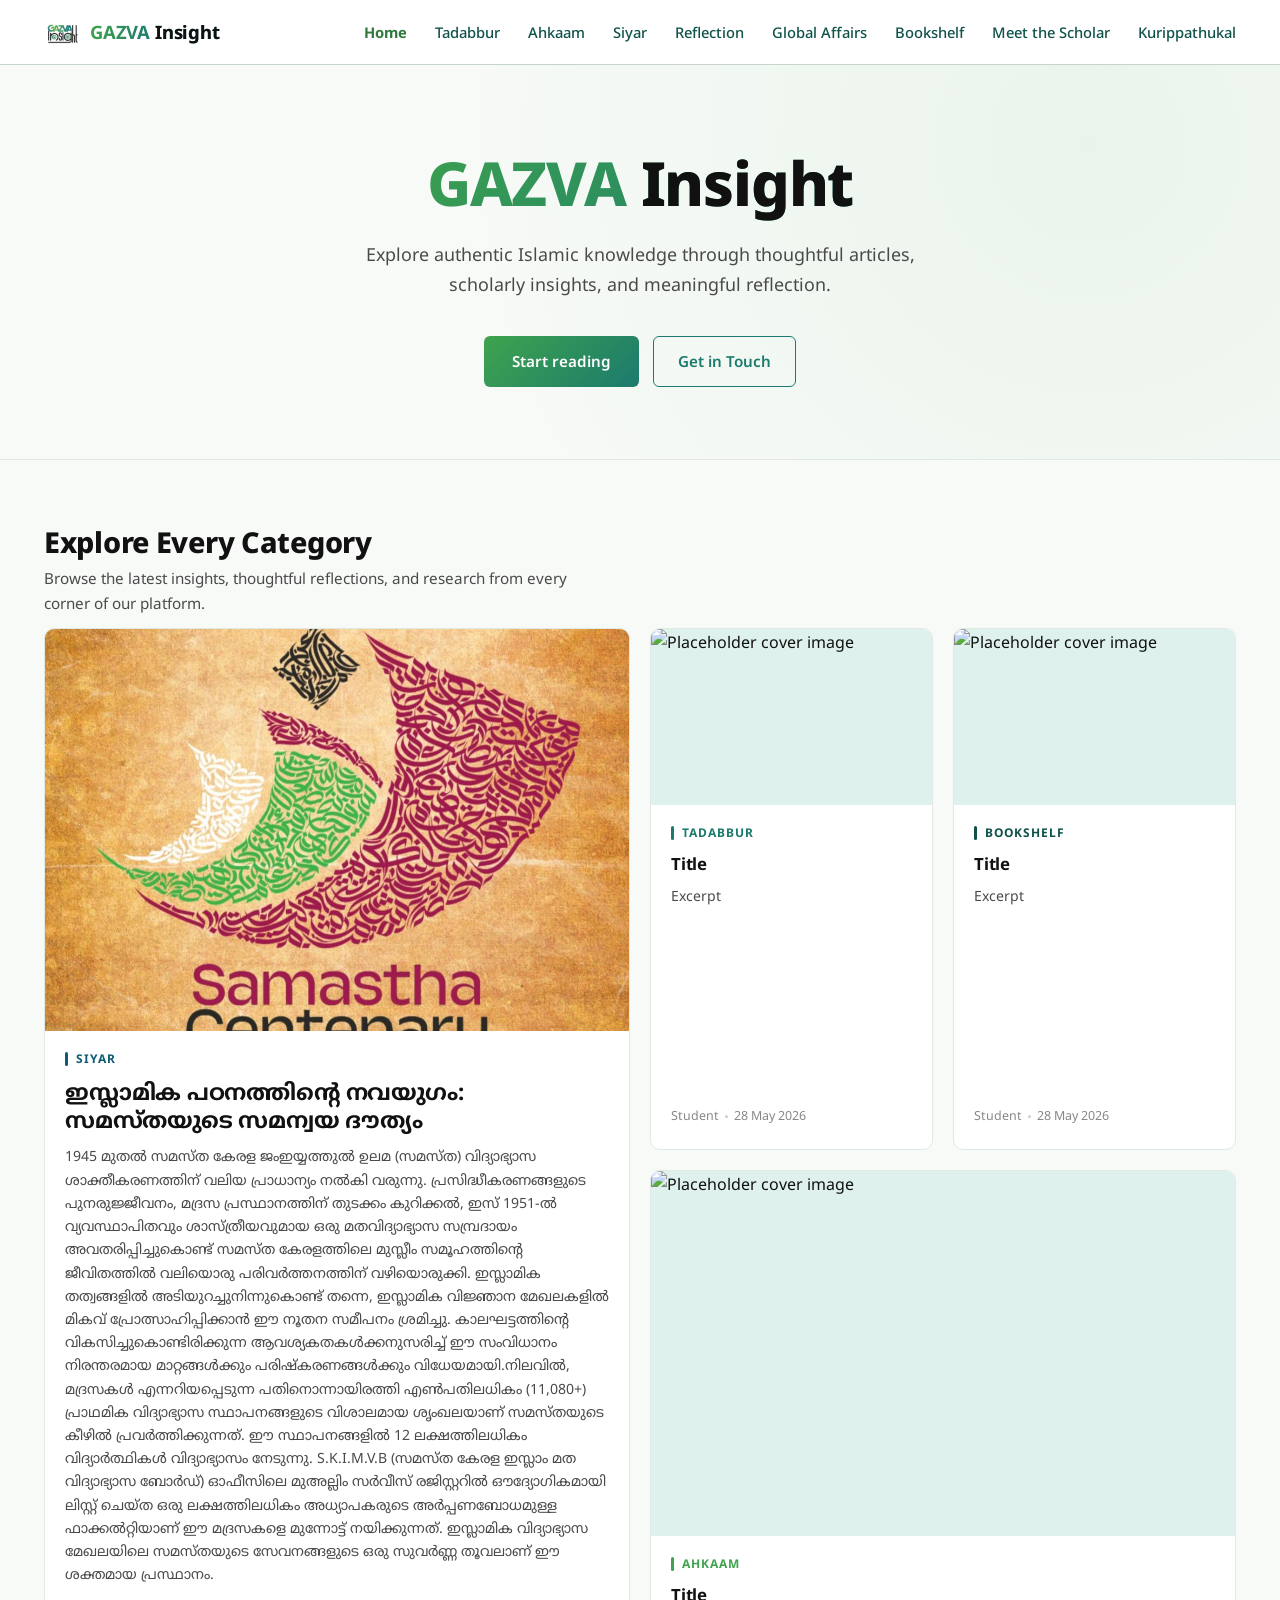
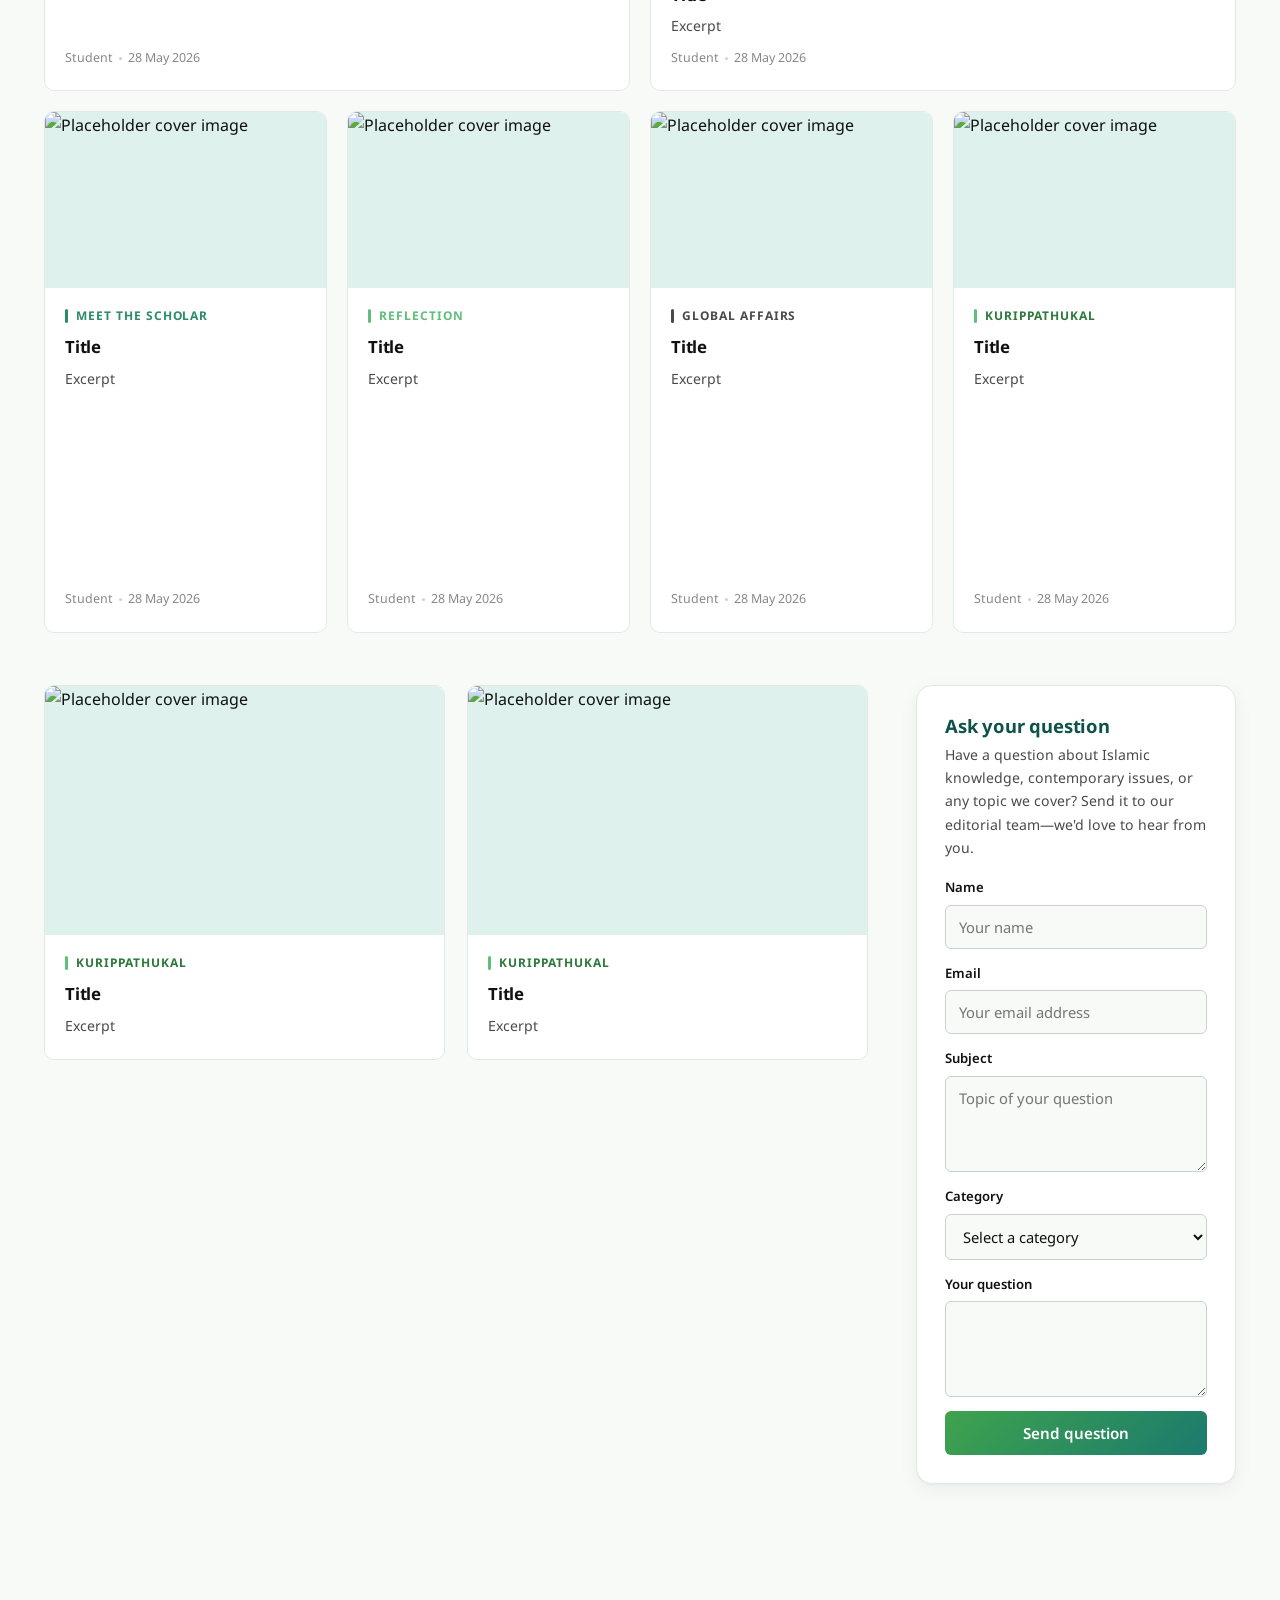
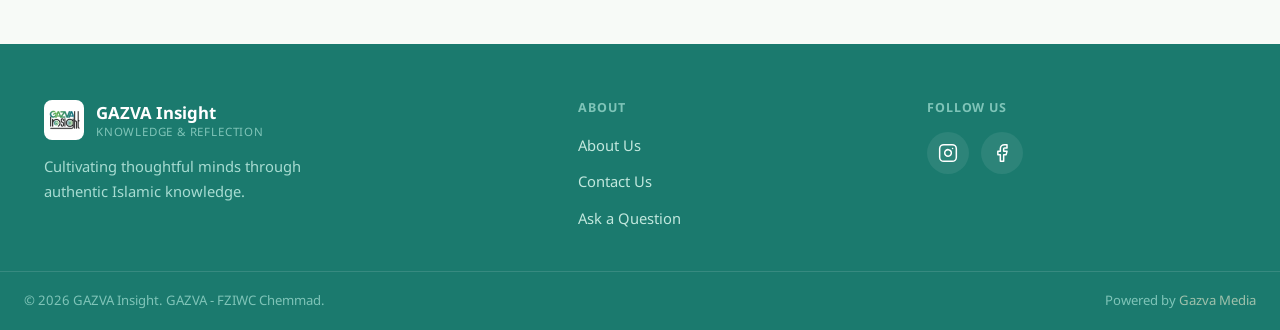
==== index.html @ 3e5f1045 "Add Files" ====
<!DOCTYPE html>
<html lang="en">
<head>
  <meta charset="UTF-8" />
  <meta name="viewport" content="width=device-width, initial-scale=1.0" />
 <title>GAZVA Insights — Quran, Fiqh, Global Affairs, History & More</title>
  <meta name="description" content="Explore authentic Islamic knowledge through research-driven articles, thoughtful reflections, scholarly discussions, and contemporary perspectives at GAZVA Insights." />
  <link rel="preconnect" href="https://fonts.googleapis.com" />
  <link rel="preconnect" href="https://fonts.gstatic.com" crossorigin />
  <link href="https://fonts.googleapis.com/css2?family=Noto+Sans:wght@400;500;600;700;800&family=Noto+Sans+Malayalam:wght@400;500;600;700&display=swap" rel="stylesheet" />
  <link rel="stylesheet" href="css/styles.css" />
</head>
<body>
  <a href="#main" class="skip-link">Skip to content</a>

  <div id="siteHeader"></div>

  <main id="main">
    <!-- ============ HERO ============ -->
 <!-- ============ HERO ============ -->
<section class="hero" style="text-align: center;">
  <div class="hero-content" style="max-width: 640px; margin: 0 auto; padding: 80px 24px 72px;">
    
    <h1 class="hero-title">GAZVA <span class="hero-title-span">Insight</span></h1>

    <p class="hero-text" style="font-size: 1.12rem; color: var(--ink-soft); line-height: 1.7; margin-bottom: 36px;">
      Explore authentic Islamic knowledge through thoughtful articles, scholarly insights, and meaningful reflection.
    </p>

    <div class="hero-buttons" style="display: flex; gap: 14px; justify-content: center; flex-wrap: wrap;">
      <a href="tadabbur.html" class="btn btn-primary">Start reading</a>
      <a href="contact.html" class="btn btn-outline">Get in Touch</a>
    </div>

  </div>
</section>

    <!-- ============ FEATURED MOSAIC ============ -->
    <section class="container" style="padding-top: 64px;">
      <div class="section-head">
        <div>
          <h2>Explore Every Category</h2>
          <p class="section-head__desc">Browse the latest insights, thoughtful reflections, and research from every corner of our platform.</p>
      </div>

      <div class="mosaic">
        <a href="general/samastha.html" class="card card--lead">
          <div class="card__media">
            <img src="images/SAMASTA.png" alt="Placeholder cover image" loading="lazy" />
          </div>
          <div class="card__body">
            <span class="eyebrow cat-siyar">Siyar</span>
            <h3 class="card__title"> ഇസ്ലാമിക പഠനത്തിന്റെ നവയുഗം: സമസ്തയുടെ സമന്വയ ദൗത്യം</h3>
            <p class="card__excerpt">1945 മുതൽ സമസ്ത കേരള ജംഇയ്യത്തുൽ ഉലമ (സമസ്ത)  വിദ്യാഭ്യാസ ശാക്തീകരണത്തിന് വലിയ പ്രാധാന്യം നൽകി വരുന്നു. പ്രസിദ്ധീകരണങ്ങളുടെ പുനരുജ്ജീവനം, മദ്രസ പ്രസ്ഥാനത്തിന് തുടക്കം കുറിക്കൽ, ഇസ്

1951-ൽ വ്യവസ്ഥാപിതവും ശാസ്ത്രീയവുമായ ഒരു മതവിദ്യാഭ്യാസ സമ്പ്രദായം അവതരിപ്പിച്ചുകൊണ്ട് സമസ്ത കേരളത്തിലെ മുസ്ലീം സമൂഹത്തിന്റെ ജീവിതത്തിൽ വലിയൊരു പരിവർത്തനത്തിന് വഴിയൊരുക്കി. ഇസ്ലാമിക തത്വങ്ങളിൽ അടിയുറച്ചുനിന്നുകൊണ്ട് തന്നെ, ഇസ്ലാമിക വിജ്ഞാന മേഖലകളിൽ മികവ് പ്രോത്സാഹിപ്പിക്കാൻ ഈ നൂതന സമീപനം ശ്രമിച്ചു. കാലഘട്ടത്തിന്റെ വികസിച്ചുകൊണ്ടിരിക്കുന്ന ആവശ്യകതകൾക്കനുസരിച്ച് ഈ സംവിധാനം നിരന്തരമായ മാറ്റങ്ങൾക്കും പരിഷ്കരണങ്ങൾക്കും വിധേയമായി.നിലവിൽ, മദ്രസകൾ എന്നറിയപ്പെടുന്ന പതിനൊന്നായിരത്തി എൺപതിലധികം (11,080+) പ്രാഥമിക വിദ്യാഭ്യാസ സ്ഥാപനങ്ങളുടെ വിശാലമായ ശൃംഖലയാണ് സമസ്തയുടെ കീഴിൽ പ്രവർത്തിക്കുന്നത്. ഈ സ്ഥാപനങ്ങളിൽ 12 ലക്ഷത്തിലധികം വിദ്യാർത്ഥികൾ വിദ്യാഭ്യാസം നേടുന്നു. S.K.I.M.V.B (സമസ്ത കേരള ഇസ്ലാം മത വിദ്യാഭ്യാസ ബോർഡ്) ഓഫീസിലെ മുഅല്ലിം സർവീസ് രജിസ്റ്ററിൽ ഔദ്യോഗികമായി ലിസ്റ്റ് ചെയ്ത ഒരു ലക്ഷത്തിലധികം അധ്യാപകരുടെ അർപ്പണബോധമുള്ള ഫാക്കൽറ്റിയാണ് ഈ മദ്രസകളെ മുന്നോട്ട് നയിക്കുന്നത്. ഇസ്ലാമിക വിദ്യാഭ്യാസ മേഖലയിലെ സമസ്തയുടെ സേവനങ്ങളുടെ ഒരു സുവർണ്ണ തൂവലാണ് ഈ ശക്തമായ പ്രസ്ഥാനം. </p>
            <div class="card__meta"><span>Student</span><span class="dot"></span><span>28 May 2026</span></div>
          </div>
        </a>

        <a href="#" class="card">
          <div class="card__media">
            <img src="images/QURAN.jpg" alt="Placeholder cover image" loading="lazy" />
          </div>
          <div class="card__body">
            <span class="eyebrow cat-tadabbur">Tadabbur</span>
            <h3 class="card__title">Title</h3>
            <p class="card__excerpt">Excerpt</p>
            <div class="card__meta"><span>Student</span><span class="dot"></span><span>28 May 2026</span></div>
          </div>
        </a>

        <a href="#" class="card">
          <div class="card__media">
            <img src="images/THAREEKH.jpg" alt="Placeholder cover image" loading="lazy" />
          </div>
          <div class="card__body">
            <span class="eyebrow cat-bookshelf">Bookshelf</span>
            <h3 class="card__title">Title</h3>
            <p class="card__excerpt">Excerpt</p>
            <div class="card__meta"><span>Student</span><span class="dot"></span><span>28 May 2026</span></div>
          </div>
        </a>

        <a href="#" class="card card--wide">
          <div class="card__media">
            <img src="images/FIQH.jpg" alt="Placeholder cover image" loading="lazy" />
          </div>
          <div class="card__body">
            <span class="eyebrow cat-ahkaam">Ahkaam</span>
            <h3 class="card__title">Title</h3>
            <p class="card__excerpt">Excerpt</p>
            <div class="card__meta"><span>Student</span><span class="dot"></span><span>28 May 2026</span></div>
          </div>
        </a>

       <a href="kurippathukal.html" class="card">
          <div class="card__media">
            <img src="#" alt="Placeholder cover image" loading="lazy" />
          </div>
          <div class="card__body">
            <span class="eyebrow cat-meetthescholar">Meet the Scholar</span>
            <h3 class="card__title">Title</h3>
            <p class="card__excerpt">Excerpt</p>
            <div class="card__meta"><span>Student</span><span class="dot"></span><span>28 May 2026</span></div>
          </div>
        </a>
        <a href="#" class="card">
          <div class="card__media">
            <img src="#" alt="Placeholder cover image" loading="lazy" />
          </div>
          <div class="card__body">
            <span class="eyebrow cat-reflection">Reflection</span>
            <h3 class="card__title">Title</h3>
            <p class="card__excerpt">Excerpt</p>
            <div class="card__meta"><span>Student</span><span class="dot"></span><span>28 May 2026</span></div>
          </div>
        </a>
         <a href="#" class="card">
          <div class="card__media">
            <img src="#" alt="Placeholder cover image" loading="lazy" />
          </div>
          <div class="card__body">
            <span class="eyebrow cat-globalaffairs">Global Affairs</span>
            <h3 class="card__title">Title</h3>
            <p class="card__excerpt">Excerpt</p>
            <div class="card__meta"><span>Student</span><span class="dot"></span><span>28 May 2026</span></div>
          </div>
        </a>
         <a href="kurippathukal.html" class="card">
          <div class="card__media">
            <img src="#" alt="Placeholder cover image" loading="lazy" />
          </div>
          <div class="card__body">
            <span class="eyebrow cat-kurippathukal">Kurippathukal</span>
            <h3 class="card__title">Title</h3>
            <p class="card__excerpt">Excerpt</p>
            <div class="card__meta"><span>Student</span><span class="dot"></span><span>28 May 2026</span></div>
          </div>
        </a>
      </div>
    </section>

    <!-- ============ ASK SIDEBAR + LATEST LAYOUT ============ -->
    <section class="page-layout" style="padding-top: 24px;">
      <div class="page-layout__main">
        <div class="post-grid">
          <a href="#" class="card">
            <div class="card__media">
              <img src="#" alt="Placeholder cover image" loading="lazy" />
            </div>
            <div class="card__body">
              <span class="eyebrow cat-kurippathukal">Kurippathukal</span>
              <h3 class="card__title">Title</h3>
              <p class="card__excerpt">Excerpt</p>
            </div>
          </a>
         <a href="#" class="card">
            <div class="card__media">
              <img src="#" alt="Placeholder cover image" loading="lazy" />
            </div>
            <div class="card__body">
              <span class="eyebrow cat-kurippathukal">Kurippathukal</span>
              <h3 class="card__title">Title</h3>
              <p class="card__excerpt">Excerpt</p>
            </div>
          </a>
        </div>
        
      </div>
        <div id="askSidebar"></div>
    </section>
  </main>

  <div id="siteFooter"></div>

  <script src="js/component.js"></script>
  <script src="js/form.js"></script>
  <script src="js/main.js"></script>
</body>
</html>
---- css/styles.css ----
/* ==========================================================================
   GAZVA INSIGHTS — Global Stylesheet
   Design tokens + shared components (navbar, footer, cards, sidebar, forms)
   ========================================================================== */

:root {
  /* ── Core surfaces ── */
  --paper:          #F7FAF7;
  --paper-raised:   #FFFFFF;
  --ink:            #111111;
  --ink-soft:       #4A4A4A;
  --ink-muted:      #888888;

  /* ── Brand green (primary) — sampled from logo wordmark start ── */
  --leaf:           #3FA34D;
  --leaf-dark:      #2D7A3A;
  --leaf-light:     #E8F6EC;

  /* ── Brand teal (secondary) — sampled from logo mid-gradient ── */
  --teal:           #1B7A6E;
  --teal-dark:      #0F5249;
  --teal-light:     #DEF1ED;

  /* ── Teal-blue (accent) — sampled from logo end / "ht" letters ── */
  --blue:           #0E5C73;
  --blue-dark:      #094252;
  --blue-light:     #E1ECF5;

  /* ── Supporting tones ── */
  --mint:           #5FC07A;
  --teal-mid:       #2B8C68;
  --sky:            #3A8FC4;

  /* ── Logo gradient — matches the actual wordmark ── */
  --gradient-logo: linear-gradient(90deg, #3FA34D, #1B7A6E, #0E5C73);
  --primary-gradient: linear-gradient(135deg, #3FA34D, #1B7A6E);

  /* ── Borders ── */
  --line:           #E1E9E4;
  --line-strong:    #C6D4CC;

  /* ── Category wayfinding ── */
  --cat-tadabbur:       #1B7A6E;
  --cat-ahkaam:         #3FA34D;
  --cat-siyar:          #0E5C73;
  --cat-globalaffairs:  #4A4A4A;
  --cat-meetthescholar: #2B8C68;
  --cat-reflection:     #5FC07A;
  --cat-bookshelf:      #0F5249;
  --cat-kurippathukal:  #5FC07A;

  /* ── Type ── */
  --font-base:    "Noto Sans", "Noto Sans Malayalam", -apple-system, "Segoe UI", sans-serif;
  --font-display: "Noto Sans", "Noto Sans Malayalam", -apple-system, "Segoe UI", sans-serif;

  /* ── Layout ── */
  --max-width:     1240px;
  --radius-sm:     6px;
  --radius-md:     10px;
  --radius-lg:     16px;
  --shadow-card:   0 1px 2px rgba(17,17,17,0.04), 0 6px 20px rgba(17,17,17,0.05);
  --shadow-raised: 0 4px 10px rgba(17,17,17,0.06), 0 14px 32px rgba(17,17,17,0.08);
  --ease:          cubic-bezier(0.2, 0.7, 0.2, 1);
}

/* ---------- Reset ---------- */
* { box-sizing: border-box; }
html { scroll-behavior: smooth; }
body {
  margin: 0;
  font-family: var(--font-base);
  background: var(--paper);
  color: var(--ink);
  line-height: 1.65;
  -webkit-font-smoothing: antialiased;
}
img { max-width: 100%; display: block; }
a { color: inherit; text-decoration: none; }
ul { margin: 0; padding: 0; }
button { font-family: inherit; cursor: pointer; }
h1, h2, h3, h4 { font-family: var(--font-display); margin: 0; line-height: 1.25; letter-spacing: -0.01em; }
p { margin: 0; }

:focus-visible {
  outline: 2px solid var(--leaf);
  outline-offset: 3px;
  border-radius: 4px;
}

@media (prefers-reduced-motion: reduce) {
  *, *::before, *::after {
    animation-duration: 0.001ms !important;
    transition-duration: 0.001ms !important;
    scroll-behavior: auto !important;
  }
}

.container {
  max-width: var(--max-width);
  margin: 0 auto;
  padding: 0 24px;
}

/* ---------- Eyebrow ---------- */
.eyebrow {
  display: inline-flex;
  align-items: center;
  gap: 8px;
  font-size: 0.75rem;
  font-weight: 700;
  letter-spacing: 0.08em;
  text-transform: uppercase;
  color: var(--teal-dark);
}
.eyebrow::before {
  content: "";
  width: 3px;
  height: 14px;
  border-radius: 2px;
  background: var(--leaf);
  display: inline-block;
}

.eyebrow.cat-tadabbur::before        { background: var(--cat-tadabbur); }
.eyebrow.cat-ahkaam::before          { background: var(--cat-ahkaam); }
.eyebrow.cat-siyar::before           { background: var(--cat-siyar); }
.eyebrow.cat-globalaffairs::before   { background: var(--cat-globalaffairs); }
.eyebrow.cat-meetthescholar::before  { background: var(--cat-meetthescholar); }
.eyebrow.cat-reflection::before      { background: var(--cat-reflection); }
.eyebrow.cat-bookshelf::before       { background: var(--cat-bookshelf); }
.eyebrow.cat-kurippathukal::before   { background: var(--cat-kurippathukal); }

.eyebrow.cat-tadabbur        { color: var(--cat-tadabbur); }
.eyebrow.cat-ahkaam          { color: var(--cat-ahkaam); }
.eyebrow.cat-siyar           { color: var(--cat-siyar); }
.eyebrow.cat-globalaffairs   { color: var(--cat-globalaffairs); }
.eyebrow.cat-meetthescholar  { color: var(--cat-meetthescholar); }
.eyebrow.cat-reflection      { color: var(--cat-reflection); }
.eyebrow.cat-bookshelf       { color: var(--cat-bookshelf); }
.eyebrow.cat-kurippathukal   { color: #2D7A3A; }

/* ---------- Buttons ---------- */
.btn {
  display: inline-flex;
  align-items: center;
  justify-content: center;
  gap: 8px;
  padding: 12px 24px;
  border-radius: var(--radius-sm);
  font-size: 0.95rem;
  font-weight: 600;
  border: 1px solid transparent;
  transition: transform 0.15s var(--ease), box-shadow 0.15s var(--ease), background 0.15s var(--ease);
}
.btn-primary {
  background: linear-gradient(135deg, var(--leaf), var(--teal));
  color: #fff;
  border: none;
  font-size: 0.95rem;
  font-weight: 600;
  padding: 12px 28px;
  cursor: pointer;
  display: inline-flex;
  align-items: center;
  justify-content: center;
  gap: 8px;
  text-decoration: none;
  transition: opacity 0.15s var(--ease), transform 0.15s var(--ease);
}
.btn-primary:hover {
  opacity: 0.9;
  transform: translateY(-1px);
}
.btn-outline {
  background: transparent;
  border: 1px solid var(--teal);
  border-radius: var(--radius-sm);
  color: var(--teal);
}
.btn-outline:hover {
  background: var(--teal-light);
  color: var(--teal-dark);
  border-color: var(--teal);
}
.btn-block { width: 100%; }

/* ==========================================================================
   NAVBAR
   ========================================================================== */
.site-header {
  position: sticky;
  top: 0;
  z-index: 100;
  background: rgba(255, 255, 255, 0.96);
  backdrop-filter: blur(8px);
  border-bottom: 1px solid var(--line-strong);
}
.navbar {
  display: flex;
  align-items: center;
  justify-content: space-between;
  padding: 14px 24px;
  max-width: var(--max-width);
  margin: 0 auto;
}
.navbar__brand {
  display: flex;
  align-items: center;
  gap: 10px;
}
.navbar__logo {
  width: 36px;
  height: 36px;
  flex-shrink: 0;
}
.navbar__name {
  font-weight: 700;
  font-size: 1.15rem;
  letter-spacing: -0.01em;

  background: var(--gradient-logo);
  background-clip: text;
  -webkit-background-clip: text;

  color: transparent;
  -webkit-text-fill-color: transparent;
}
.navbar__name span {
  color: var(--ink);
  -webkit-text-fill-color: var(--ink);
}
.navbar__links {
  display: flex;
  align-items: center;
  gap: 28px;
  list-style: none;
}
.navbar__links a {
  font-size: 0.92rem;
  font-weight: 500;
  color: var(--teal-dark);
  position: relative;
  padding: 6px 0;
  transition: color 0.15s var(--ease);
}
.navbar__links a:hover {
  color: var(--leaf-dark);
}
.navbar__links a.is-active {
  color: var(--leaf-dark);
  font-weight: 700;
}
.navbar__toggle {
  display: none;
  background: none;
  border: none;
  padding: 6px;
}
.navbar__toggle svg { width: 24px; height: 24px; }

/* Navbar CTA button override */
.navbar .btn-primary {
  background: linear-gradient(135deg, var(--leaf), var(--teal));
  color: #fff;
}
.navbar .btn-primary:hover {
  opacity: 0.9;
}

@media (max-width: 860px) {
  .navbar__links {
    position: fixed;
    top: 65px;
    left: 0;
    right: 0;
    background: var(--teal-light);
    flex-direction: column;
    align-items: flex-start;
    gap: 4px;
    padding: 16px 24px 24px;
    border-bottom: 1px solid var(--line-strong);
    box-shadow: var(--shadow-raised);
    transform: translateY(-12px);
    opacity: 0;
    visibility: hidden;
    transition: transform 0.2s var(--ease), opacity 0.2s var(--ease), visibility 0.2s;
  }
  .navbar__links.is-open {
    transform: translateY(0);
    opacity: 1;
    visibility: visible;
  }
  .navbar__links a {
    width: 100%;
    padding: 10px 0;
  }
  .navbar__toggle { display: inline-flex; }
}
/* ── Navbar contact button + actions wrapper ── */
.navbar__actions {
  display: flex;
  align-items: center;
  gap: 12px;
  flex-shrink: 0;
}

.navbar__contact-btn {
  font-size: 0.88rem;
  padding: 9px 20px;
  border-radius: var(--radius-sm);
  white-space: nowrap;
}

/* Hide contact button on mobile — show it inside the open menu instead */
@media (max-width: 860px) {
  .navbar__contact-btn {
    display: none;
  }
}
/* ==========================================================================
   FOOTER
   ========================================================================== */
.site-footer {
  background: var(--teal);
  color: #E0F2F0;
  margin-top: 80px;
}
.footer__top {
  max-width: var(--max-width);
  margin: 0 auto;
  padding: 56px 24px 40px;
  display: grid;
  grid-template-columns: 1.6fr 1fr 1fr;
  gap: 40px;
}
.footer__brand {
  display: flex;
  align-items: center;
  gap: 10px;
  margin-bottom: 14px;
}
.footer__brand .navbar__logo { width: 32px; height: 32px; }
.footer__brand-name {
  font-weight: 700;
  font-size: 1.05rem;
  color: #fff;
}
.footer__tagline {
  color: #A8DCD2;
  font-size: 0.92rem;
  max-width: 320px;
}
.footer__heading {
  font-size: 0.78rem;
  font-weight: 700;
  letter-spacing: 0.07em;
  text-transform: uppercase;
  color: #7FC4B8;
  margin-bottom: 16px;
}
.footer__links { display: flex; flex-direction: column; gap: 10px; list-style: none; }
.footer__links a {
  color: #C2E8DE;
  font-size: 0.92rem;
  transition: color 0.15s var(--ease);
}
.footer__links a:hover { color: #fff; }
.footer__socials { display: flex; gap: 12px; margin-top: 16px; }
.footer__social-btn {
  width: 38px;
  height: 38px;
  border-radius: 50%;
  background: rgba(255,255,255,0.1);
  display: inline-flex;
  align-items: center;
  justify-content: center;
  transition: background 0.15s var(--ease), transform 0.15s var(--ease);
}
.footer__social-btn:hover {
  background: var(--leaf);
  transform: translateY(-2px);
}
.footer__social-btn svg { width: 18px; height: 18px; fill: #fff; }
.footer__bottom {
  border-top: 1px solid rgba(255,255,255,0.12);
  padding: 18px 24px;
}
.footer__bottom-inner {
  max-width: var(--max-width);
  margin: 0 auto;
  display: flex;
  justify-content: space-between;
  flex-wrap: wrap;
  gap: 8px;
  font-size: 0.82rem;
  color: #7FC4B8;
}

/* ── Brand column ── */
.footer__col--brand .footer__brand {
  display: flex;
  align-items: center;
  gap: 12px;
  margin-bottom: 14px;
}
.footer__logo-img {
  width: 40px;
  height: 40px;
  border-radius: 8px;
  object-fit: contain;
  flex-shrink: 0;
}
.footer__brand-text {
  display: flex;
  flex-direction: column;
  line-height: 1.25;
}
.footer__brand-subline {
  font-size: 0.72rem;
  color: #7FC4B8;
  letter-spacing: 0.07em;
  text-transform: uppercase;
  margin-top: 2px;
}

/* ── Follow Us ── */
.footer__links--social { display: flex; flex-direction: column; gap: 12px; }
.footer__links--social a {
  display: flex;
  align-items: center;
  gap: 10px;
  color: #C2E8DE;
  font-size: 0.92rem;
  transition: color 0.15s var(--ease);
}
.footer__links--social a:hover { color: #fff; }
.footer__follow-icon {
  width: 30px;
  height: 30px;
  border-radius: 50%;
  display: flex;
  align-items: center;
  justify-content: center;
  flex-shrink: 0;
  transition: transform 0.15s var(--ease);
}
.footer__links--social a:hover .footer__follow-icon { transform: translateY(-2px); }
.footer__follow-icon svg { width: 15px; height: 15px; }
.footer__follow-icon--insta {
  background: linear-gradient(135deg, #f09433, #e6683c, #dc2743, #cc2366, #bc1888);
  color: #fff;
}
.footer__follow-icon--fb  { background: #1877F2; color: #fff; }
.footer__follow-icon--wa  { background: #25D366; color: #fff; }

@media (max-width: 960px) {
  .footer__top { grid-template-columns: 1fr 1fr; gap: 32px; }
  .footer__col--brand { grid-column: span 2; }
}
@media (max-width: 760px) {
  .footer__top { grid-template-columns: 1fr; gap: 28px; }
  .footer__col--brand { grid-column: span 1; }
  .footer__bottom-inner { flex-direction: column; text-align: center; }
}

/* ==========================================================================
   LAYOUT: content + sidebar
   ========================================================================== */
.page-layout {
  display: grid;
  grid-template-columns: 1fr 320px;
  gap: 48px;
  max-width: var(--max-width);
  margin: 0 auto;
  padding: 48px 24px 80px;
  align-items: start;
}
.page-layout__main { min-width: 0; }

@media (max-width: 960px) {
  .page-layout { grid-template-columns: 1fr; }
}

/* ---------- Sidebar ---------- */
.ask-sidebar {
  position: sticky;
  top: 96px;
  background: var(--paper-raised);
  border: 1px solid var(--line);
  border-radius: var(--radius-lg);
  padding: 28px;
  box-shadow: var(--shadow-card);
}
.ask-sidebar__title {
  font-size: 1.15rem;
  font-weight: 700;
  margin-bottom: 6px;
  color: var(--teal-dark);
}
.ask-sidebar__desc {
  font-size: 0.88rem;
  color: var(--ink-soft);
  margin-bottom: 18px;
}
.ask-sidebar .form-field { margin-bottom: 14px; }

/* ==========================================================================
   FORMS
   ========================================================================== */
.form-field { display: flex; flex-direction: column; gap: 6px; }
.form-field label {
  font-size: 0.82rem;
  font-weight: 600;
  color: var(--ink);
}
.form-field input,
.form-field textarea,
.form-field select {
  font-family: inherit;
  font-size: 0.92rem;
  padding: 11px 13px;
  border: 1px solid var(--line-strong);
  border-radius: var(--radius-sm);
  background: var(--paper);
  color: var(--ink);
  transition: border-color 0.15s var(--ease), box-shadow 0.15s var(--ease);
  width: 100%;
}
.form-field textarea { resize: vertical; min-height: 96px; }
.form-field input:focus,
.form-field textarea:focus,
.form-field select:focus {
  border-color: var(--leaf);
  box-shadow: 0 0 0 3px rgba(63, 163, 77, 0.15);
  outline: none;
}
.form-status {
  font-size: 0.85rem;
  margin-top: 10px;
  padding: 10px 12px;
  border-radius: var(--radius-sm);
  display: none;
}
.form-status.is-visible { display: block; }
.form-status.is-success {
  background: var(--leaf-light);
  color: var(--leaf-dark);
}
.form-status.is-error {
  background: #FBEAEA;
  color: #A5302A;
}
.form-status.is-loading {
  background: var(--blue-light);
  color: var(--blue-dark);
}

/* ==========================================================================
   CARDS
   ========================================================================== */
.card {
  background: var(--paper-raised);
  border: 1px solid var(--line);
  border-radius: var(--radius-md);
  overflow: hidden;
  transition: transform 0.2s var(--ease), box-shadow 0.2s var(--ease), border-color 0.2s var(--ease);
  display: flex;
  flex-direction: column;
}
.card:hover {
  transform: translateY(-3px);
  box-shadow: var(--shadow-raised);
  border-color: var(--line-strong);
}
.card__media {
  aspect-ratio: 16/10;
  background: var(--teal-light);
  overflow: hidden;
}
.card__media img { width: 100%; height: 100%; object-fit: cover; }
.card__body { padding: 18px 20px 22px; display: flex; flex-direction: column; gap: 10px; flex: 1; }
.card__title {
  font-size: 1.05rem;
  font-weight: 700;
  color: var(--ink);
}
.card:hover .card__title { color: var(--teal-dark); }
.card__excerpt {
  font-size: 0.88rem;
  color: var(--ink-soft);
  flex: 1;
}
.card__meta {
  font-size: 0.78rem;
  color: var(--ink-muted);
  display: flex;
  align-items: center;
  gap: 6px;
  margin-top: auto;
}
.card__meta .dot { width: 3px; height: 3px; border-radius: 50%; background: var(--line-strong); }

.is-hidden { display: none !important; }

/* ── Mosaic ── */
.mosaic {
  display: grid;
  grid-template-columns: repeat(4, 1fr);
  grid-auto-rows: 1fr;
  gap: 20px;
}
.mosaic .card--lead { grid-column: span 2; grid-row: span 2; }
.mosaic .card--lead .card__media { aspect-ratio: 16/11; }
.mosaic .card--lead .card__title { font-size: 1.4rem; }
.mosaic .card--wide { grid-column: span 2; }

@media (max-width: 860px) {
  .mosaic { grid-template-columns: repeat(2, 1fr); }
  .mosaic .card--lead { grid-column: span 2; grid-row: span 1; }
  .mosaic .card--wide { grid-column: span 2; }
}
@media (max-width: 560px) {
  .mosaic { grid-template-columns: 1fr; }
  .mosaic .card--lead, .mosaic .card--wide { grid-column: span 1; }
}

/* ── Post grid ── */
.post-grid {
  display: grid;
  grid-template-columns: repeat(2, 1fr);
  gap: 22px;
}
@media (max-width: 700px) {
  .post-grid { grid-template-columns: 1fr; }
}

.load-more-wrap { display: flex; justify-content: center; margin-top: 36px; }

/* ==========================================================================
   HERO
   ========================================================================== */
.hero {
  border-bottom: 1px solid var(--line);
  background:
    radial-gradient(circle at 85% 20%, rgba(63, 163, 77, 0.07), transparent 55%),
    var(--paper);
}
.hero__inner {
  max-width: var(--max-width);
  margin: 0 auto;
  padding: 72px 24px 64px;
  display: grid;
  grid-template-columns: 1.1fr 0.9fr;
  gap: 56px;
  align-items: center;
}
.hero__eyebrow {
  font-size: 0.78rem;
  font-weight: 700;
  letter-spacing: 0.1em;
  text-transform: uppercase;
  color: var(--leaf);
  margin-bottom: 18px;
  display: block;
}
.hero-title {
  font-size: clamp(2.4rem, 5vw, 3.8rem);
  font-weight: 800;
  letter-spacing: -0.02em;
  margin-bottom: 18px;

  background: var(--primary-gradient);
  -webkit-background-clip: text;
  background-clip: text;
  color: transparent;
  -webkit-text-fill-color: transparent;
}
.hero-title span {
  color: var(--ink);
  -webkit-text-fill-color: var(--ink);
}
.hero__title .accent { color: var(--leaf); }
.hero__tagline {
  font-size: 1.08rem;
  color: var(--ink-soft);
  max-width: 480px;
  margin-bottom: 30px;
}
.hero__ctas { display: flex; gap: 14px; align-items: center; }
.hero__feature {
  background: var(--paper-raised);
  border: 1px solid var(--line);
  border-radius: var(--radius-lg);
  box-shadow: var(--shadow-raised);
  overflow: hidden;
}
.hero__feature-media { aspect-ratio: 16/10; background: var(--teal-light); }
.hero__feature-media img { width: 100%; height: 100%; object-fit: cover; }
.hero__feature-body { padding: 22px 24px 26px; }
.hero__feature-tag {
  font-size: 0.72rem;
  font-weight: 700;
  letter-spacing: 0.07em;
  text-transform: uppercase;
  color: var(--blue);
  margin-bottom: 8px;
  display: block;
}
.hero__feature-title { font-size: 1.2rem; font-weight: 700; margin-bottom: 8px; color: var(--ink); }
.hero__feature-excerpt { font-size: 0.9rem; color: var(--ink-soft); }

@media (max-width: 900px) {
  .hero__inner { grid-template-columns: 1fr; padding-top: 48px; }
}

/* ==========================================================================
   PAGE BANNER
   ========================================================================== */
.section-head {
  display: flex;
  align-items: baseline;
  justify-content: space-between;
  margin-bottom: 28px;
  flex-wrap: wrap;
  gap: 12px;
}
.section-head h1, .section-head h2 { font-size: 1.8rem; font-weight: 800; }
.section-head__desc { color: var(--ink-soft); font-size: 0.95rem; max-width: 560px; margin-top: 6px; }

.page-banner {
  border-bottom: 1px solid var(--line);
  padding: 44px 24px 36px;
  background: var(--teal-light);
}
.page-banner__inner { max-width: var(--max-width); margin: 0 auto; }
.page-banner h1 {
  font-size: clamp(1.8rem, 3vw, 2.4rem);
  font-weight: 800;
  color: var(--teal-dark);
}
.page-banner p { color: var(--ink-soft); margin-top: 8px; max-width: 600px; }

/* ==========================================================================
   ARTICLE PAGE
   ========================================================================== */
.article-header { margin-bottom: 28px; }
.article-header__title {
  font-size: clamp(1.7rem, 3vw, 2.3rem);
  font-weight: 800;
  margin: 12px 0 16px;
  color: var(--ink);
}
.article-meta {
  display: flex;
  align-items: center;
  gap: 14px;
  flex-wrap: wrap;
  font-size: 0.88rem;
  color: var(--ink-soft);
}
.article-meta__author { display: flex; align-items: center; gap: 10px; }
.article-meta__avatar {
  width: 38px;
  height: 38px;
  border-radius: 50%;
  background: var(--teal-light);
  flex-shrink: 0;
  overflow: hidden;
}
.article-meta__avatar img { width: 100%; height: 100%; object-fit: cover; }
.article-meta__name { font-weight: 700; color: var(--ink); display: block; }
.article-meta__role { font-size: 0.8rem; color: var(--ink-soft); }

.article-cover {
  width: 100%;
  aspect-ratio: 16/8;
  border-radius: var(--radius-lg);
  background: var(--teal-light);
  overflow: hidden;
  margin-bottom: 32px;
}
.article-cover img { width: 100%; height: 100%; object-fit: cover; }

.article-body { font-size: 1.04rem; color: var(--ink); max-width: 720px; }
.article-body p { margin-bottom: 20px; }
.article-body h2 { font-size: 1.4rem; font-weight: 700; margin: 36px 0 16px; }
.article-body blockquote {
  border-left: 3px solid var(--blue);
  background: var(--blue-light);
  margin: 28px 0;
  padding: 20px 24px;
  border-radius: 0 var(--radius-sm) var(--radius-sm) 0;
  font-size: 1.08rem;
  font-style: italic;
  color: var(--blue-dark);
}
.article-body blockquote cite {
  display: block;
  margin-top: 10px;
  font-size: 0.82rem;
  font-style: normal;
  font-weight: 700;
  color: var(--blue);
}

/* ── Share row ── */
.share-row {
  display: flex;
  align-items: center;
  gap: 14px;
  margin: 36px 0;
  padding: 20px 0;
  border-top: 1px solid var(--line);
  border-bottom: 1px solid var(--line);
}
.share-row__label { font-size: 0.85rem; font-weight: 700; color: var(--ink-soft); }
.share-btn {
  width: 40px;
  height: 40px;
  border-radius: 50%;
  display: inline-flex;
  align-items: center;
  justify-content: center;
  background: var(--teal-light);
  transition: background 0.15s var(--ease), transform 0.15s var(--ease);
}
.share-btn svg { width: 18px; height: 18px; fill: var(--teal-dark); }
.share-btn:hover { background: var(--leaf); transform: translateY(-2px); }
.share-btn:hover svg { fill: #fff; }

/* ── Comments ── */
.comments-section { margin-top: 48px; max-width: 720px; }
.comments-section h3 { font-size: 1.25rem; font-weight: 700; margin-bottom: 18px; }
.comment-form {
  background: var(--paper-raised);
  border: 1px solid var(--line);
  border-radius: var(--radius-md);
  padding: 24px;
}
.comment-form .form-field { margin-bottom: 16px; }
.comment-form-row { display: grid; grid-template-columns: 1fr 1fr; gap: 16px; }
@media (max-width: 560px) { .comment-form-row { grid-template-columns: 1fr; } }

/* ==========================================================================
   CONTACT PAGE
   ========================================================================== */
.contact-grid {
  display: grid;
  grid-template-columns: 0.85fr 1.15fr;
  gap: 48px;
  max-width: var(--max-width);
  margin: 0 auto;
  padding: 56px 24px 80px;
}
@media (max-width: 860px) { .contact-grid { grid-template-columns: 1fr; } }

.contact-cards { display: flex; flex-direction: column; gap: 16px; }
.contact-card {
  display: flex;
  gap: 16px;
  align-items: flex-start;
  background: var(--paper-raised);
  border: 1px solid var(--line);
  border-radius: var(--radius-md);
  padding: 20px;
  transition: border-color 0.15s var(--ease), box-shadow 0.15s var(--ease);
}
.contact-card:hover { border-color: var(--line-strong); box-shadow: var(--shadow-card); }
.contact-card__icon {
  width: 44px;
  height: 44px;
  border-radius: 50%;
  background: var(--teal-light);
  display: flex;
  align-items: center;
  justify-content: center;
  flex-shrink: 0;
}
.contact-card__icon svg { width: 20px; height: 20px; fill: var(--teal-dark); }
.contact-card__title { font-weight: 700; margin-bottom: 4px; color: var(--ink); }
.contact-card__detail { color: var(--ink-soft); font-size: 0.92rem; }
.contact-card__detail a { color: var(--teal); font-weight: 600; }
.contact-card__detail a:hover { color: var(--teal-dark); }

.contact-form-panel {
  background: var(--paper-raised);
  border: 1px solid var(--line);
  border-radius: var(--radius-lg);
  padding: 32px;
  box-shadow: var(--shadow-card);
}
.contact-form-row { display: grid; grid-template-columns: 1fr 1fr; gap: 16px; }
@media (max-width: 560px) { .contact-form-row { grid-template-columns: 1fr; } }

/* ── Floating contact ── */
.contact-floating {
  max-width: 720px;
  margin: 0 auto;
  padding: 56px 24px 80px;
}
.contact-floating__header { text-align: center; margin-bottom: 32px; }
.contact-floating__header p { color: var(--ink-soft); font-size: 0.95rem; }
.contact-channel-grid {
  display: grid;
  grid-template-columns: repeat(3, 1fr);
  gap: 14px;
  margin-bottom: 20px;
}
.contact-channel-card {
  display: flex;
  flex-direction: column;
  align-items: center;
  text-align: center;
  gap: 12px;
  background: var(--paper-raised);
  border: 1px solid var(--line);
  border-radius: var(--radius-lg);
  padding: 28px 16px;
  text-decoration: none;
  color: inherit;
  transition: border-color 0.15s var(--ease), box-shadow 0.15s var(--ease), transform 0.15s var(--ease);
}
.contact-channel-card:hover {
  border-color: var(--leaf);
  box-shadow: var(--shadow-card);
  transform: translateY(-2px);
}
.contact-channel-card__icon {
  width: 52px;
  height: 52px;
  border-radius: 50%;
  display: flex;
  align-items: center;
  justify-content: center;
}
.contact-channel-card__icon--green { background: var(--leaf-light);  color: var(--leaf-dark); }
.contact-channel-card__icon--amber { background: var(--blue-light);  color: var(--blue-dark); }
.contact-channel-card__icon--teal  { background: var(--teal-light);  color: var(--teal-dark); }
.contact-channel-card__title { font-weight: 700; font-size: 0.95rem; color: var(--ink); }
.contact-channel-card__sub   { font-size: 0.82rem; color: var(--ink-soft); word-break: break-all; }
.contact-social-row {
  display: flex;
  align-items: center;
  justify-content: center;
  gap: 14px;
  margin-bottom: 32px;
  padding: 18px 0;
  border-top: 1px solid var(--line);
  border-bottom: 1px solid var(--line);
}
.contact-social-row__label {
  font-size: 0.82rem;
  font-weight: 700;
  color: var(--ink-soft);
  text-transform: uppercase;
  letter-spacing: 0.07em;
}
.contact-social-row__icons { display: flex; gap: 10px; }
.contact-social-btn {
  width: 38px;
  height: 38px;
  border-radius: 50%;
  background: var(--teal-light);
  display: flex;
  align-items: center;
  justify-content: center;
  color: var(--teal-dark);
  transition: background 0.15s var(--ease), transform 0.15s var(--ease);
}
.contact-social-btn:hover {
  background: var(--leaf);
  color: #fff;
  transform: translateY(-2px);
}
.contact-form-panel h2 { font-size: 1.2rem; font-weight: 700; color: var(--ink); margin-bottom: 6px; }
.contact-form-panel > p { color: var(--ink-soft); font-size: 0.92rem; margin-bottom: 22px; }
.contact-form-panel .form-field { margin-bottom: 16px; }
.contact-form-panel .btn { margin-top: 4px; width: 100%; }

@media (max-width: 560px) {
  .contact-channel-grid { grid-template-columns: 1fr; }
  .contact-channel-card { flex-direction: row; text-align: left; padding: 18px 20px; }
  .contact-form-panel { padding: 22px 18px; }
}

/* ==========================================================================
   ABOUT PAGE
   ========================================================================== */
.about-content {
  max-width: 760px;
  margin: 0 auto;
  padding: 56px 24px 80px;
}
.about-content p { margin-bottom: 18px; color: var(--ink-soft); font-size: 1.02rem; }
.about-content h2 { font-size: 1.4rem; font-weight: 700; margin: 32px 0 14px; color: var(--ink); }

/* ==========================================================================
   UTILITY
   ========================================================================== */
.visually-hidden {
  position: absolute;
  width: 1px;
  height: 1px;
  overflow: hidden;
  clip: rect(0,0,0,0);
}
.skip-link {
  position: absolute;
  left: -9999px;
  top: 0;
  background: var(--leaf);
  color: #fff;
  padding: 10px 16px;
  z-index: 200;
}
.skip-link:focus { left: 12px; top: 12px; }

/* ==========================================================================
   HERO ANIMATION
   ========================================================================== */
.hero-title,
.hero-text,
.hero-buttons {
  opacity: 0;
  transform: scale(0.8);
  animation: zoomIn 0.8s ease-out forwards;
}
.hero-title   { animation-delay: 0.2s; }
.hero-text    { animation-delay: 0.5s; }
.hero-buttons { animation-delay: 0.8s; }

@keyframes zoomIn {
  from { opacity: 0; transform: scale(0.8); }
  to   { opacity: 1; transform: scale(1); }
}

/* ==========================================================================
   CONTACT PAGE — redesigned
   ========================================================================== */
.contact-divider {
  width: 44px;
  height: 3px;
  background: linear-gradient(90deg, var(--leaf), var(--teal), var(--blue));
  border-radius: 2px;
  margin: 14px 0 16px;
}

.contact-section {
  padding: 56px 0 80px;
}

.contact-wrap {
  max-width: var(--max-width);
  margin: 0 auto;
  padding: 0 24px;
  display: grid;
  grid-template-columns: 1fr 1.2fr;
  gap: 40px;
  align-items: start;
}

/* ── Info column ── */
.contact-info {
  display: flex;
  flex-direction: column;
  gap: 14px;
}

.contact-info-card {
  display: flex;
  align-items: flex-start;
  gap: 14px;
  background: var(--paper-raised);
  border: 1px solid var(--line);
  border-radius: var(--radius-md);
  padding: 16px 18px;
  transition: transform 0.3s ease, box-shadow 0.3s ease, border-color 0.15s var(--ease);
}

.contact-info-card:hover {
  transform: translateY(-6px);
  box-shadow: 0 16px 40px rgba(0,0,0,0.08);
  border-color: var(--teal);
}

.cic-icon {
  width: 38px;
  height: 38px;
  border-radius: 9px;
  background: var(--teal-light);
  display: flex;
  align-items: center;
  justify-content: center;
  flex-shrink: 0;
  color: var(--teal-dark);
  transition: transform 0.3s ease;
}

.contact-info-card:hover .cic-icon {
  transform: scale(1.08);
}

.cic-label {
  font-size: 0.7rem;
  font-weight: 700;
  letter-spacing: 0.09em;
  text-transform: uppercase;
  color: var(--teal);
  margin-bottom: 4px;
}

.cic-value {
  font-size: 0.92rem;
  font-weight: 600;
  color: var(--ink);
  text-decoration: none;
  display: block;
}

a.cic-value:hover { color: var(--teal); }

.cic-sub {
  font-size: 0.82rem;
  color: var(--ink-soft);
  margin-top: 3px;
}

.cic-sub a {
  color: var(--ink-soft);
  text-decoration: none;
}

.cic-sub a:hover { color: var(--teal); }

.cic-hours {
  display: grid;
  grid-template-columns: auto 1fr;
  gap: 3px 16px;
  margin-top: 4px;
}

.cic-day {
  font-size: 0.82rem;
  font-weight: 600;
  color: var(--ink);
}

.cic-time {
  font-size: 0.82rem;
  color: var(--ink-soft);
}

/* ── Social buttons ── */
.contact-social-row {
  display: flex;
  gap: 8px;
  flex-wrap: wrap;
}

.contact-social-btn {
  display: inline-flex;
  align-items: center;
  gap: 7px;
  padding: 8px 14px;
  border-radius: var(--radius-sm);
  border: 1px solid var(--line);
  background: var(--paper-raised);
  color: var(--ink-soft);
  font-size: 0.82rem;
  font-weight: 500;
  font-family: inherit;
  text-decoration: none;
  cursor: pointer;
  transition: all 0.15s var(--ease);
  line-height: 1;
}

.contact-social-btn svg {
  flex-shrink: 0;
  display: block;
}

.contact-social-btn:hover {
  border-color: var(--teal);
  color: var(--teal-dark);
  background: var(--teal-light);
}

/* ── Form panel ── */
.contact-form-wrap {
  background: var(--paper-raised);
  border: 1px solid var(--line);
  border-radius: var(--radius-lg);
  padding: 32px;
  box-shadow: var(--shadow-card);
  position: sticky;
  top: 96px;
}

.contact-form-title {
  font-size: 1.25rem;
  font-weight: 700;
  color: var(--ink);
  margin-bottom: 6px;
}

.contact-form-sub {
  font-size: 0.88rem;
  color: var(--ink-soft);
  margin-bottom: 22px;
  line-height: 1.6;
}

.cf-row {
  display: grid;
  grid-template-columns: 1fr 1fr;
  gap: 14px;
}

.cf-group {
  display: flex;
  flex-direction: column;
  gap: 6px;
  margin-bottom: 14px;
}

.cf-group label {
  font-size: 0.8rem;
  font-weight: 600;
  color: var(--ink);
}

.cf-group input,
.cf-group textarea,
.cf-group select {
  font-family: inherit;
  font-size: 0.9rem;
  padding: 10px 13px;
  border: 1px solid var(--line-strong);
  border-radius: var(--radius-sm);
  background: var(--paper);
  color: var(--ink);
  width: 100%;
  transition: border-color 0.15s var(--ease), box-shadow 0.15s var(--ease);
}

.cf-group textarea {
  resize: vertical;
  min-height: 100px;
}

.cf-group input:focus,
.cf-group textarea:focus,
.cf-group select:focus {
  border-color: var(--teal);
  box-shadow: 0 0 0 3px rgba(27, 122, 110, 0.12);
  outline: none;
}

.cf-submit {
  width: 100%;
  padding: 12px;
  border: none;
  border-radius: var(--radius-sm);
  background: linear-gradient(135deg, var(--leaf), var(--teal));
  color: #fff;
  font-family: inherit;
  font-size: 0.95rem;
  font-weight: 600;
  cursor: pointer;
  display: flex;
  align-items: center;
  justify-content: center;
  gap: 8px;
  margin-top: 4px;
  transition: opacity 0.15s var(--ease), transform 0.15s var(--ease);
}

.cf-submit:hover {
  opacity: 0.92;
  transform: translateY(-1px);
}

.cf-submit:disabled {
  opacity: 0.6;
  cursor: not-allowed;
  transform: none;
}

/* ── Success state ── */
.cf-success {
  display: none;
  flex-direction: column;
  align-items: center;
  text-align: center;
  padding: 40px 20px;
}

.cf-success.is-visible { display: flex; }

.cf-success-icon {
  width: 60px;
  height: 60px;
  border-radius: 50%;
  background: var(--leaf-light);
  color: var(--leaf-dark);
  display: flex;
  align-items: center;
  justify-content: center;
  margin-bottom: 20px;
}

.cf-success-title {
  font-size: 1.2rem;
  font-weight: 700;
  color: var(--ink);
  margin-bottom: 10px;
}

.cf-success-text {
  font-size: 0.9rem;
  color: var(--ink-soft);
  line-height: 1.7;
  margin-bottom: 20px;
}

.cf-reset-btn {
  padding: 9px 22px;
  border: 1px solid var(--teal);
  border-radius: var(--radius-sm);
  background: transparent;
  color: var(--teal);
  font-family: inherit;
  font-size: 0.88rem;
  font-weight: 600;
  cursor: pointer;
  transition: all 0.15s var(--ease);
}

.cf-reset-btn:hover {
  background: var(--teal-light);
}

/* ── Responsive ── */
@media (max-width: 860px) {
  .contact-wrap {
    grid-template-columns: 1fr;
  }
  .contact-form-wrap {
    position: static;
  }
}

@media (max-width: 560px) {
  .cf-row { grid-template-columns: 1fr; }
  .contact-form-wrap { padding: 22px 18px; }
  .contact-social-btn span { display: none; }
}

.footer__socials {
  display: flex;
  gap: 12px;
}

.footer__social-btn {
  display: flex;
  align-items: center;
  justify-content: center;
  width: 42px;
  height: 42px;
  border-radius: 50%;
  background: rgba(255,255,255,.08);
  color: #fff;
  transition: .25s ease;
}

.footer__social-btn:hover {
  transform: translateY(-3px);
}

.footer__social-btn svg {
  width: 20px;
  height: 20px;
  fill: none;
  stroke: currentColor;
}

/* ==========================================================================
   HOME PAGE — mobile card size fix
   ========================================================================== */
@media (max-width: 560px) {

  /* ── Mosaic cards ── */
  .mosaic {
    gap: 12px;
  }

  .mosaic .card__media {
    aspect-ratio: 16 / 7;
  }

  .mosaic .card--lead .card__media {
    aspect-ratio: 16 / 8;
  }

  .mosaic .card--lead .card__title {
    font-size: 1.05rem;
  }

  .mosaic .card__excerpt {
    display: -webkit-box;
    -webkit-line-clamp: 2;
    -webkit-box-orient: vertical;
    overflow: hidden;
    text-overflow: ellipsis;
    font-size: 0.82rem;
    line-height: 1.4;
  }

  .mosaic .card:nth-child(n+9) {
    display: none;
  }

  .mosaic .card__body {
    padding: 12px 14px 14px;
    gap: 6px;
  }

  /* ── Post grid cards ── */
  .post-grid .card__media {
    aspect-ratio: 16 / 7;
  }

  .post-grid .card__body {
    padding: 12px 14px 14px;
    gap: 6px;
  }
}

.card{
    opacity: 0;
    transform: translateY(40px);
    transition: opacity 1s ease,
                transform 1s ease;
}

.card.show{
    opacity: 1;
    transform: translateY(0);
}
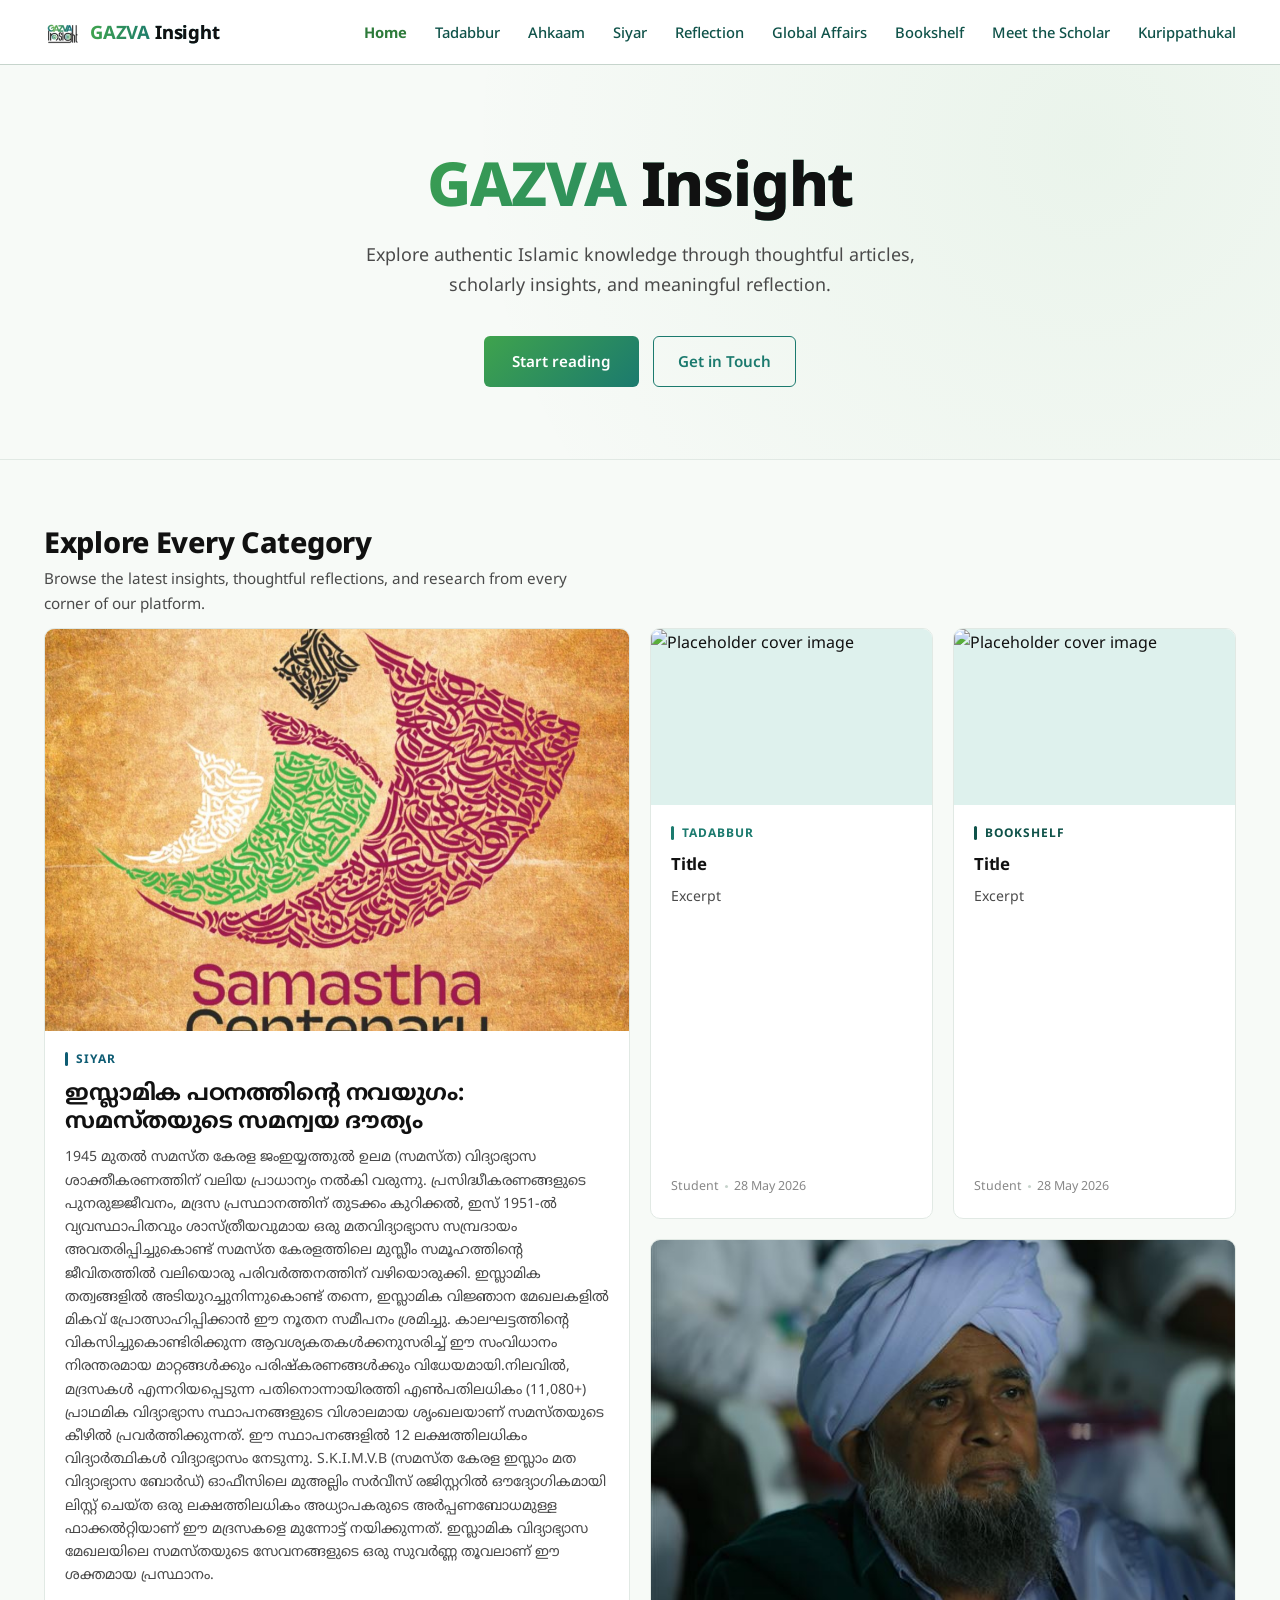
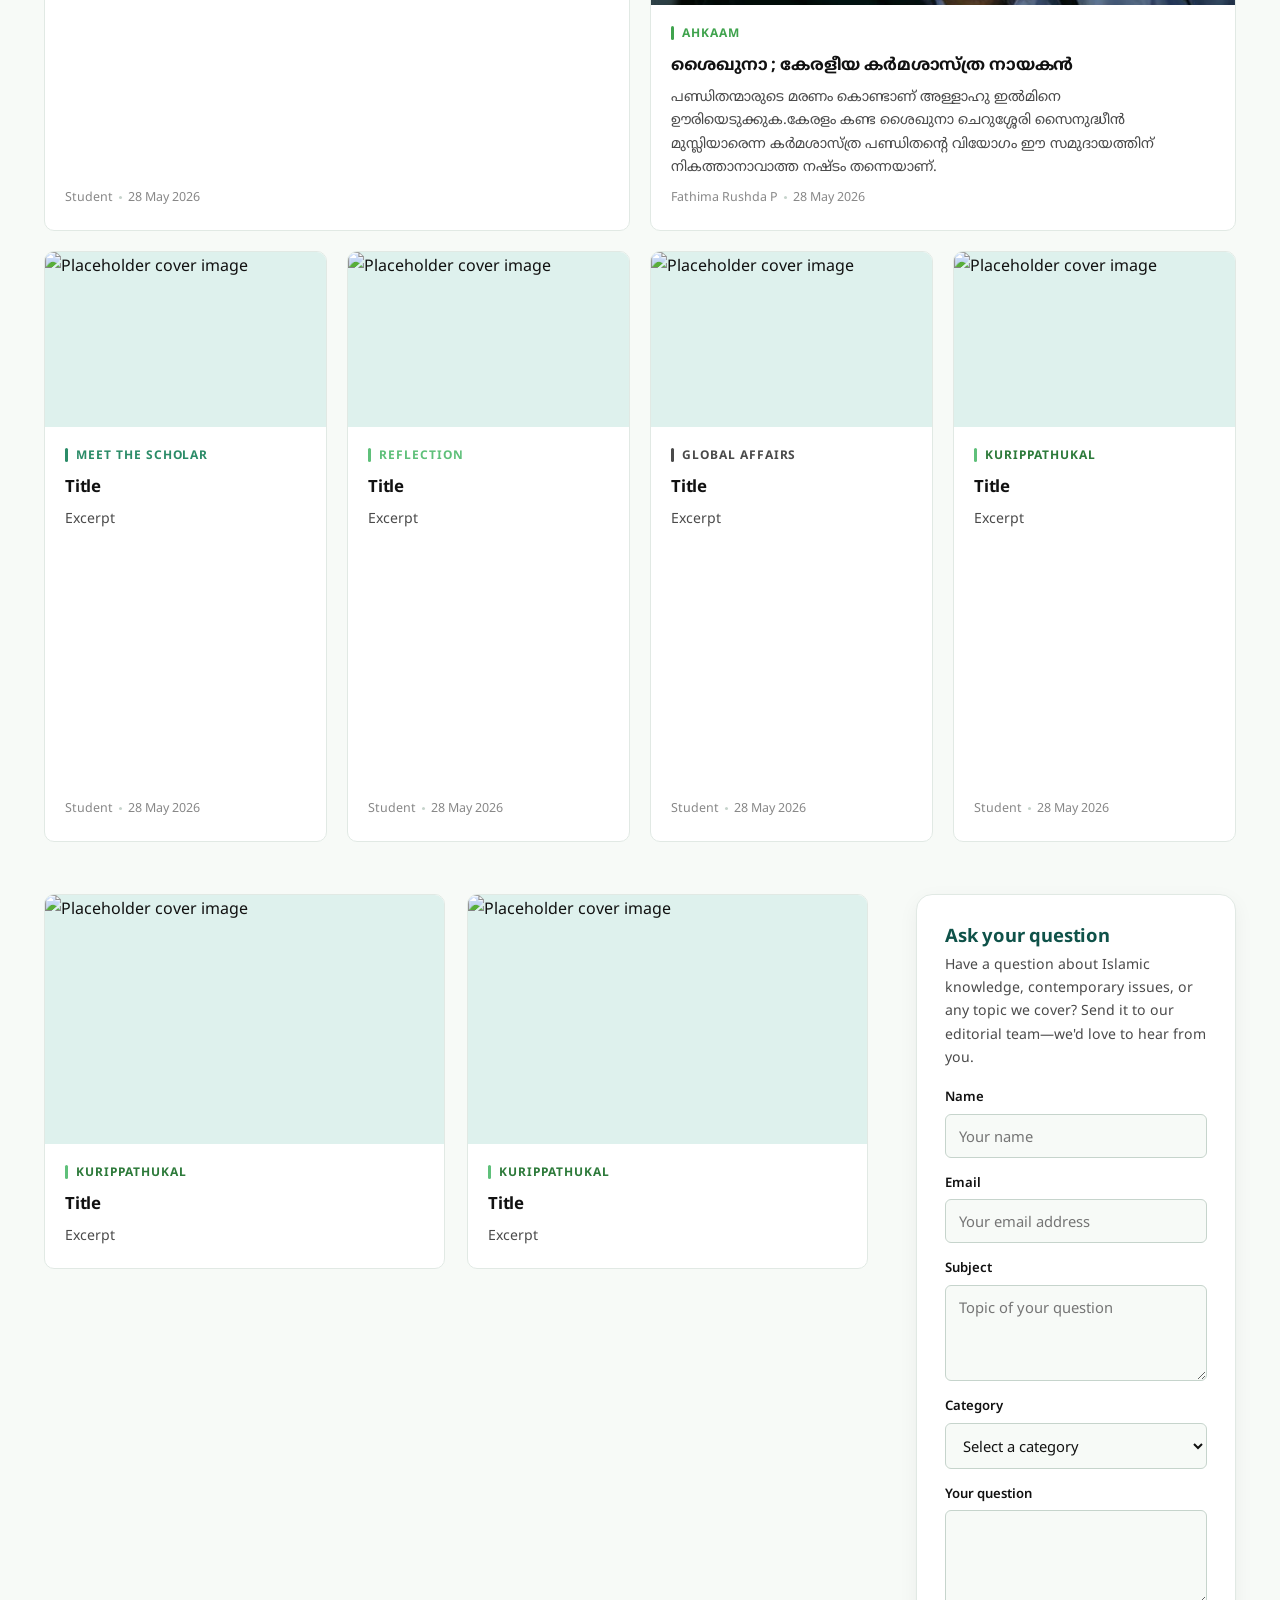
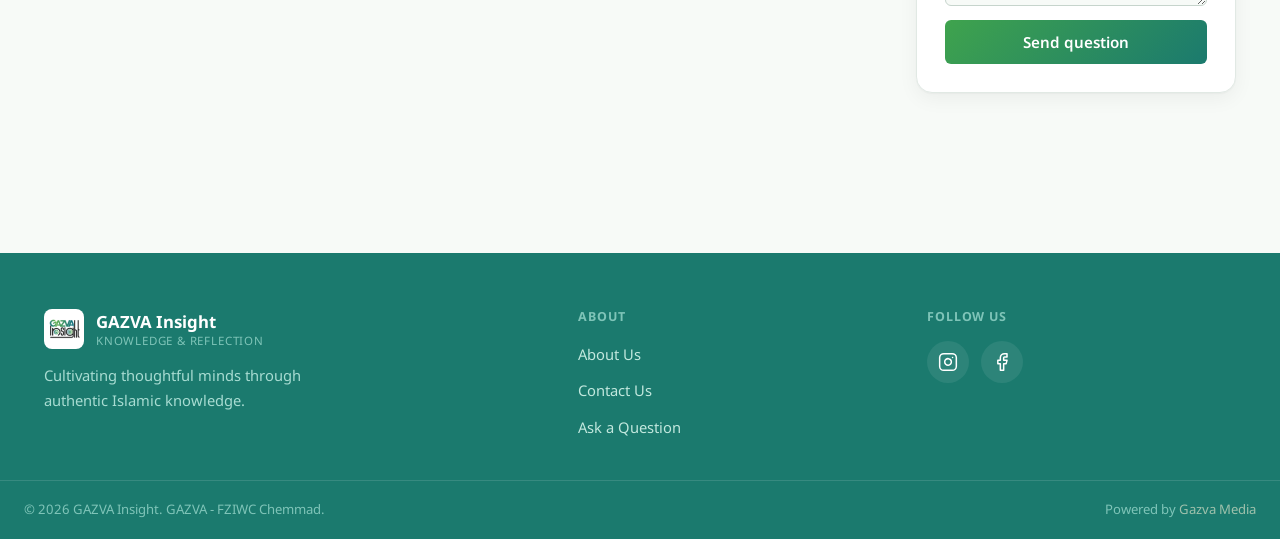
==== commit 5d526841: "add + modified" ====
--- a/index.html
+++ b/index.html
@@ -44,7 +44,7 @@
       </div>
 
       <div class="mosaic">
-        <a href="general/samastha.html" class="card card--lead">
+        <a href="siyar/samastha.html" class="card card--lead">
           <div class="card__media">
             <img src="images/SAMASTA.png" alt="Placeholder cover image" loading="lazy" />
           </div>
@@ -60,7 +60,7 @@
 
         <a href="#" class="card">
           <div class="card__media">
-            <img src="images/QURAN.jpg" alt="Placeholder cover image" loading="lazy" />
+            <img src="#" alt="Placeholder cover image" loading="lazy" />
           </div>
           <div class="card__body">
             <span class="eyebrow cat-tadabbur">Tadabbur</span>
@@ -72,7 +72,7 @@
 
         <a href="#" class="card">
           <div class="card__media">
-            <img src="images/THAREEKH.jpg" alt="Placeholder cover image" loading="lazy" />
+            <img src="#" alt="Placeholder cover image" loading="lazy" />
           </div>
           <div class="card__body">
             <span class="eyebrow cat-bookshelf">Bookshelf</span>
@@ -82,15 +82,15 @@
           </div>
         </a>
 
-        <a href="#" class="card card--wide">
+        <a href="ahkaam/shaikhuna.html" class="card card--wide">
           <div class="card__media">
-            <img src="images/FIQH.jpg" alt="Placeholder cover image" loading="lazy" />
+            <img src="../images/shaikhuna.jpg" alt="Placeholder cover image" loading="lazy" />
           </div>
           <div class="card__body">
             <span class="eyebrow cat-ahkaam">Ahkaam</span>
-            <h3 class="card__title">Title</h3>
-            <p class="card__excerpt">Excerpt</p>
-            <div class="card__meta"><span>Student</span><span class="dot"></span><span>28 May 2026</span></div>
+            <h3 class="card__title">ശൈഖുനാ ; കേരളീയ കർമശാസ്ത്ര നായകൻ</h3>
+            <p class="card__excerpt">പണ്ഡിതന്മാരുടെ മരണം കൊണ്ടാണ് അള്ളാഹു ഇൽമിനെ ഊരിയെടുക്കുക.കേരളം കണ്ട ശൈഖുനാ ചെറുശ്ശേരി സൈനുദ്ധീൻ മുസ്ലിയാരെന്ന കർമശാസ്ത്ര പണ്ഡിതന്റെ വിയോഗം ഈ സമുദായത്തിന് നികത്താനാവാത്ത നഷ്ടം തന്നെയാണ്.</p>
+            <div class="card__meta"><span>Fathima Rushda P</span><span class="dot"></span><span>28 May 2026</span></div>
           </div>
         </a>
 
